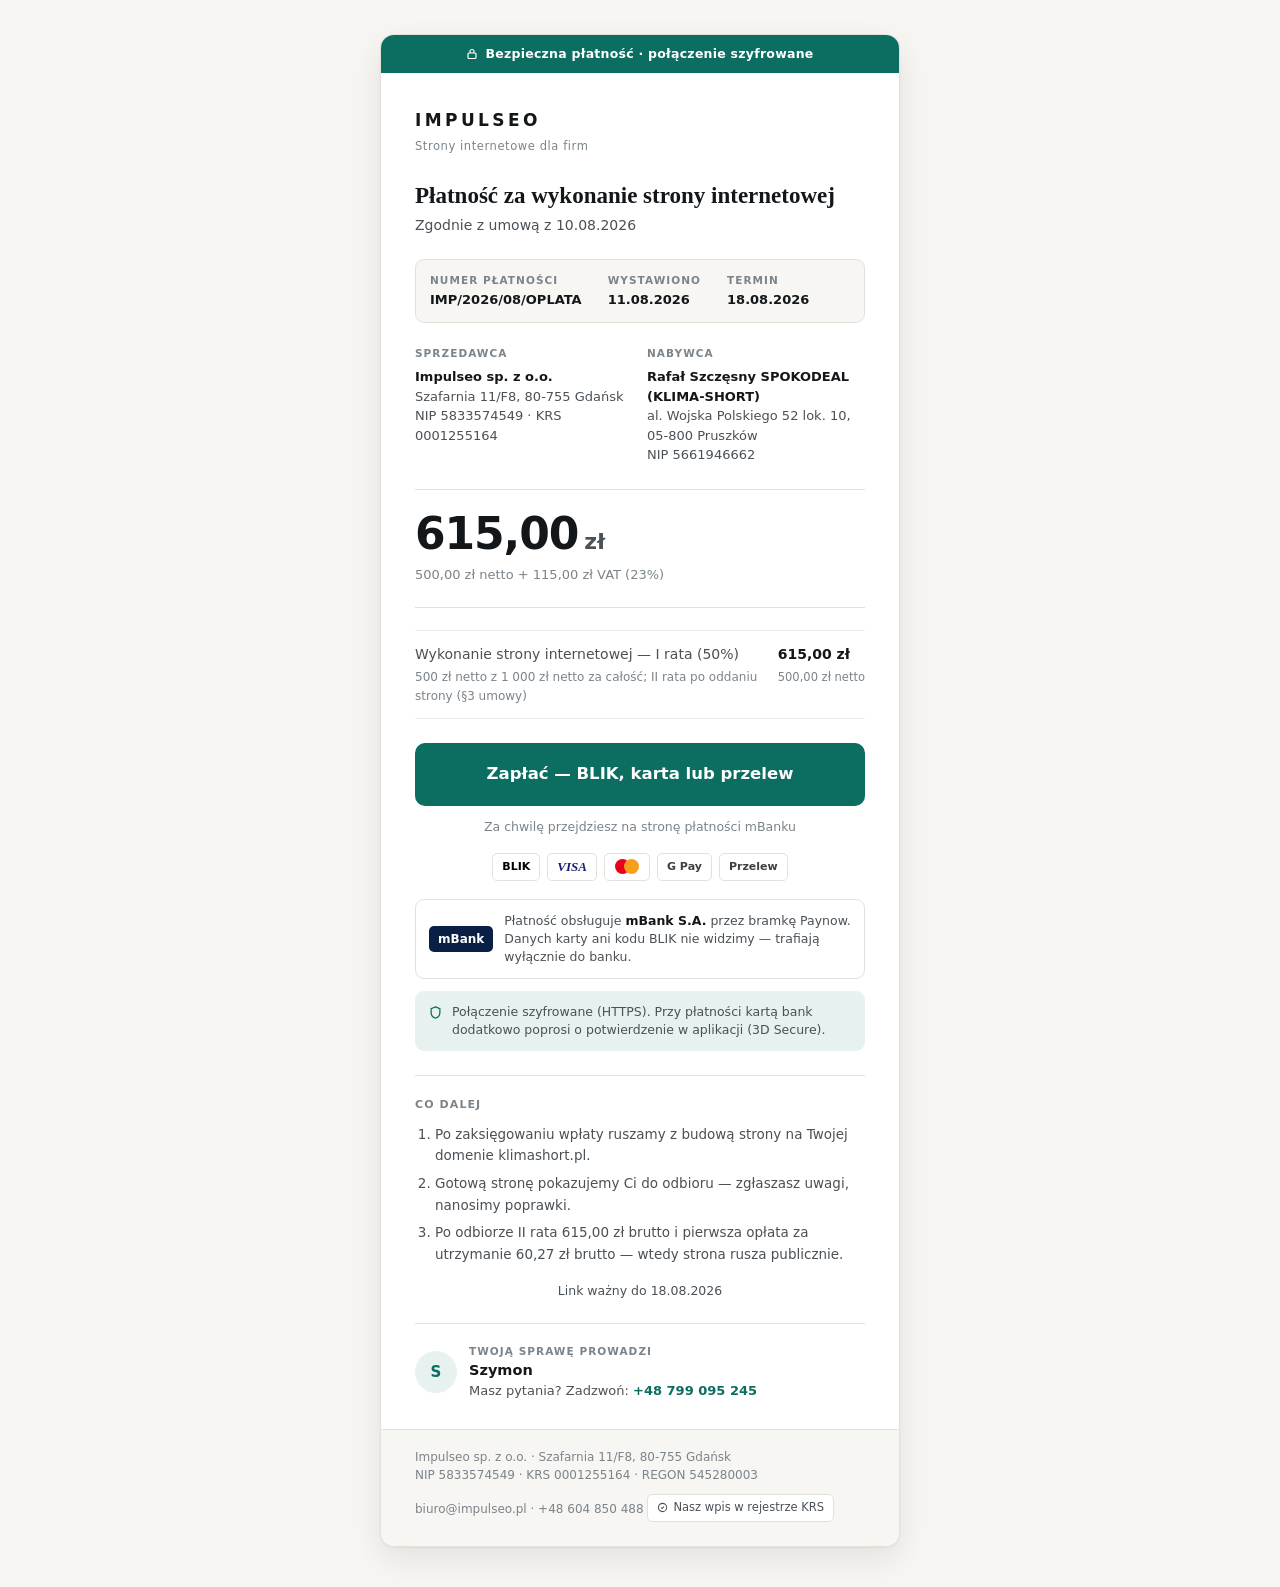
==== platnosc/oplata-45f4/index.html @ 375433bf "Strona platnosci: Rafał Szczęsny SPOKODEAL (KLIMA-SHORT) (615,00 zl)" ====
<!DOCTYPE html>
<html lang="pl">
<head>
<meta charset="utf-8" />
<meta name="viewport" content="width=device-width, initial-scale=1" />
<title>Płatność 615,00 zł — Rafał Szczęsny SPOKODEAL (KLIMA-SHORT) | Impulseo</title>
<meta name="robots" content="noindex, nofollow" />
<meta name="description" content="615,00 zł · płatność za wykonanie strony internetowej · BLIK, karta lub przelew" />

<meta property="og:type" content="website" />
<meta property="og:title" content="Płatność — Rafał Szczęsny SPOKODEAL (KLIMA-SHORT)" />
<meta property="og:description" content="615,00 zł · płatność za wykonanie strony internetowej · BLIK, karta lub przelew" />
<meta property="og:image" content="https://impulseo-pl.github.io/klima-short/platnosc/oplata-45f4/og.jpg" />
<meta property="og:image:width" content="1200" />
<meta property="og:image:height" content="630" />
<meta property="og:url" content="https://impulseo-pl.github.io/klima-short/platnosc/oplata-45f4/" />
<meta property="og:site_name" content="Impulseo" />
<meta name="twitter:card" content="summary_large_image" />

<link rel="icon" href="data:image/svg+xml,<svg xmlns='http://www.w3.org/2000/svg' viewBox='0 0 100 100'><text y='.9em' font-size='90'>%F0%9F%92%B3</text></svg>" />

<style>
  :root {
    --paper: #F7F6F3;
    --card: #FFFFFF;
    --ink: #14171A;
    --ink-2: #4A5157;
    --ink-3: #7B848B;
    --line: #E4E1DA;
    --line-2: #EFEDE7;
    --accent: #0B6E61;
    --accent-d: #095C51;
    --accent-soft: #E7F1EF;
    --shadow: 0 1px 2px rgba(20,24,28,.05), 0 12px 34px rgba(20,24,28,.09);
    --sans: -apple-system, BlinkMacSystemFont, "Segoe UI", Roboto, system-ui, sans-serif;
    --serif: ui-serif, "Iowan Old Style", "Palatino Linotype", Palatino, Georgia, serif;
  }

  * { box-sizing: border-box; }

  html { -webkit-text-size-adjust: 100%; }

  body {
    margin: 0;
    background: var(--paper);
    color: var(--ink);
    font-family: var(--sans);
    font-size: 16px;
    line-height: 1.6;
    -webkit-font-smoothing: antialiased;
  }

  .shell { max-width: 560px; margin: 0 auto; padding: clamp(14px, 3vw, 34px) clamp(12px, 3vw, 20px) 40px; }

  .card {
    background: var(--card);
    border: 1px solid var(--line);
    border-radius: 14px;
    box-shadow: var(--shadow);
    overflow: hidden;
  }

  .trustbar {
    display: flex; align-items: center; justify-content: center; gap: 7px;
    background: var(--accent); color: #fff;
    font-size: 12.5px; font-weight: 600; letter-spacing: .02em;
    padding: 9px 14px;
  }

  .body { padding: clamp(24px, 5vw, 34px) clamp(20px, 5vw, 34px) 28px; }

  .logo { font-size: 17px; font-weight: 700; letter-spacing: .2em; text-transform: uppercase; margin: 0 0 3px; }
  .logo-sub { font-size: 11.5px; letter-spacing: .05em; color: var(--ink-3); margin: 0 0 26px; }

  h1 {
    font-family: var(--serif);
    font-size: clamp(20px, 4.6vw, 23px);
    line-height: 1.25; font-weight: 600; margin: 0 0 4px;
    text-wrap: balance;
  }

  .sub { font-size: 14px; color: var(--ink-2); margin: 0 0 22px; }

  .meta {
    display: flex; flex-wrap: wrap; gap: 6px 26px;
    border: 1px solid var(--line); border-radius: 9px;
    padding: 12px 14px; margin-bottom: 22px; background: var(--paper);
  }
  .meta dt { margin: 0 0 1px; font-size: 10.5px; letter-spacing: .1em; text-transform: uppercase; color: var(--ink-3); font-weight: 650; }
  .meta dd { margin: 0; font-size: 13px; font-weight: 550; font-variant-numeric: tabular-nums; }

  .parties { display: grid; gap: 14px; margin-bottom: 24px; }
  @media (min-width: 440px) { .parties { grid-template-columns: 1fr 1fr; } }
  .party h2 { font-size: 10.5px; letter-spacing: .1em; text-transform: uppercase; color: var(--ink-3); margin: 0 0 5px; font-weight: 700; }
  .party p { margin: 0; font-size: 13px; line-height: 1.5; color: var(--ink-2); }
  .party strong { display: block; color: var(--ink); font-weight: 650; }

  .amount-box { border-top: 1px solid var(--line); border-bottom: 1px solid var(--line); padding: 22px 0; margin-bottom: 22px; }
  .amount { font-size: clamp(36px, 9vw, 44px); font-weight: 700; letter-spacing: -.025em; font-variant-numeric: tabular-nums; line-height: 1; margin: 0; }
  .amount .cur { font-size: .5em; font-weight: 600; color: var(--ink-2); margin-left: 6px; letter-spacing: 0; }
  .amount-split { font-size: 13px; color: var(--ink-3); margin: 9px 0 0; font-variant-numeric: tabular-nums; }

  .scope { margin: 0 0 24px; padding: 0; list-style: none; display: flex; flex-direction: column; gap: 8px; }
  .scope li { font-size: 14px; color: var(--ink-2); padding-left: 23px; position: relative; }
  .scope li::before {
    content: ""; position: absolute; left: 1px; top: 7px;
    width: 8px; height: 8px; border-radius: 50%; background: var(--accent);
  }

  /* pozycje z kwotami — rozbicie, za co dokładnie płaci */
  .lines { margin: 0 0 24px; border-top: 1px solid var(--line-2); }
  .line {
    display: flex; justify-content: space-between; gap: 16px;
    padding: 12px 0; border-bottom: 1px solid var(--line-2);
  }
  .line-name { font-size: 14px; color: var(--ink-2); }
  .line-name small { display: block; font-size: 12px; color: var(--ink-3); margin-top: 2px; }
  .line-val { font-size: 14px; font-weight: 620; white-space: nowrap; font-variant-numeric: tabular-nums; }
  .line-val small { display: block; font-size: 11.5px; font-weight: 500; color: var(--ink-3); text-align: right; margin-top: 2px; }

  .cta {
    display: block; width: 100%; text-align: center; text-decoration: none;
    background: var(--accent); color: #fff; border: none; border-radius: 10px;
    padding: 18px 20px; font-family: inherit; font-size: 16.5px; font-weight: 650;
    cursor: pointer; transition: filter .12s ease, transform .12s ease;
  }
  .cta:hover { filter: brightness(1.08); }
  .cta:active { transform: translateY(1px); }
  .cta:focus-visible { outline: 3px solid color-mix(in srgb, var(--accent) 45%, transparent); outline-offset: 3px; }

  .cta-note { text-align: center; font-size: 12.5px; color: var(--ink-3); margin: 11px 0 0; }

  .paylogos { display: flex; flex-wrap: wrap; align-items: center; justify-content: center; gap: 7px; margin-top: 16px; }
  .plogo {
    height: 28px; min-width: 46px; border: 1px solid var(--line); border-radius: 5px;
    background: #fff; display: grid; place-items: center; padding: 0 9px; flex: none;
  }
  .pl-blik { font: 700 11px/1 var(--sans); color: #000; }
  .pl-visa { font: italic 800 13px/1 Georgia, serif; color: #1A1F71; }
  .pl-mc { display: flex; align-items: center; }
  .pl-mc i { width: 15px; height: 15px; border-radius: 50%; display: block; }
  .pl-mc i:first-child { background: #EB001B; }
  .pl-mc i:last-child { background: #F79E1B; margin-left: -6px; }
  .pl-txt { font: 600 11px/1 var(--sans); color: #3C4043; }

  .gateway {
    display: flex; align-items: center; gap: 11px;
    border: 1px solid var(--line); border-radius: 9px;
    padding: 12px 13px; margin-top: 18px;
  }
  .gateway-mark { font: 800 12px/1 var(--sans); color: #fff; background: #0A1F44; border-radius: 5px; padding: 7px 9px; flex: none; }
  .gateway p { margin: 0; font-size: 12.5px; line-height: 1.45; color: var(--ink-2); }
  .gateway strong { color: var(--ink); }

  .secure {
    display: flex; gap: 9px; align-items: flex-start;
    background: var(--accent-soft); border-radius: 9px;
    padding: 12px 13px; margin-top: 12px;
    font-size: 12.5px; line-height: 1.45; color: var(--ink-2);
  }
  .secure svg { flex: none; margin-top: 2px; color: var(--accent); }

  .next {
    border-top: 1px solid var(--line); margin-top: 24px; padding-top: 20px;
  }
  .next h2 { font-size: 11px; letter-spacing: .1em; text-transform: uppercase; color: var(--ink-3); margin: 0 0 10px; font-weight: 700; }
  .next ol { margin: 0; padding-left: 20px; display: flex; flex-direction: column; gap: 6px; }
  .next li { font-size: 13.5px; color: var(--ink-2); }
  .next li strong { color: var(--ink); font-weight: 620; }

  .valid { font-size: 12.5px; color: var(--ink-2); margin: 16px 0 0; text-align: center; }

  .rep { display: flex; gap: 12px; align-items: center; border-top: 1px solid var(--line); margin-top: 22px; padding-top: 20px; }
  .rep-avatar { width: 42px; height: 42px; border-radius: 50%; background: var(--accent-soft); color: var(--accent); display: grid; place-items: center; font-weight: 700; font-size: 15px; flex: none; }
  .rep-body { min-width: 0; display: flex; flex-direction: column; gap: 1px; }
  .rep-label { font-size: 10.5px; letter-spacing: .1em; text-transform: uppercase; color: var(--ink-3); font-weight: 700; line-height: 1.5; }
  .rep-name { font-size: 14.5px; font-weight: 650; line-height: 1.35; }
  .rep-contact { font-size: 13px; color: var(--ink-2); line-height: 1.45; }
  .rep-contact a { color: var(--accent); text-decoration: none; font-weight: 600; }

  .foot {
    border-top: 1px solid var(--line); padding: 18px clamp(20px, 5vw, 34px) 24px;
    font-size: 12px; line-height: 1.55; color: var(--ink-3); background: var(--paper);
  }
  .foot a { color: var(--ink-2); }
  .krs {
    display: inline-flex; align-items: center; gap: 5px; margin-top: 9px;
    border: 1px solid var(--line); border-radius: 5px; padding: 4px 9px;
    font-size: 11.5px; text-decoration: none; color: var(--ink-2); background: var(--card);
  }
  .krs:hover { border-color: var(--accent); color: var(--accent); }

  /* ── akceptacja regulaminu i umowy (wersja z checkboxem) ── */
  .accept { border: 1px solid var(--line); border-radius: 11px; padding: 15px 16px 14px; margin-bottom: 18px; background: var(--card); }
  .accept h2 { font-size: 10.5px; letter-spacing: .1em; text-transform: uppercase; color: var(--ink-3); margin: 0 0 10px; font-weight: 700; }

  .docs { display: flex; flex-direction: column; gap: 8px; margin-bottom: 14px; }
  .doc {
    display: flex; align-items: center; gap: 9px; text-decoration: none;
    border: 1px solid var(--line); border-radius: 8px; padding: 10px 12px;
    background: var(--paper); color: var(--ink);
  }
  .doc:hover { border-color: var(--accent); }
  .doc svg { flex: none; color: var(--accent); }
  .doc-name { font-size: 13.5px; font-weight: 600; line-height: 1.35; }
  .doc-name small { display: block; font-size: 11.5px; font-weight: 500; color: var(--ink-3); margin-top: 1px; }

  .accept-row { display: flex; gap: 11px; align-items: flex-start; cursor: pointer; }
  /* dwa oświadczenia od 10.08.2026 — muszą być rozdzielone wzrokowo, żeby czytało
     się je jako dwie osobne decyzje, a nie jeden blok drobnego druku */
  .accept-row + .accept-row { margin-top: 11px; padding-top: 11px; border-top: 1px solid var(--line); }
  .accept-row input {
    flex: none; width: 22px; height: 22px; margin: 1px 0 0; accent-color: var(--accent); cursor: pointer;
  }
  .accept-row span { font-size: 11.8px; line-height: 1.55; color: var(--ink-3); }
  .req { color: #B3412B; font-weight: 700; margin-right: 3px; }
  .accept-note { margin: 9px 0 0 33px; font-size: 11px; color: var(--ink-3); }
  .accept-note .req { margin-right: 2px; }

  .cta[disabled] { background: #C9CFCE; cursor: not-allowed; filter: none; }
  .cta[disabled]:active { transform: none; }
  .cta-hint { text-align: center; font-size: 12.5px; color: #A8442F; margin: 9px 0 0; min-height: 1px; }

  /* ── proforma do pobrania (dla klientów, którzy wolą zwykły przelew) ── */
  .proforma {
    display: flex; align-items: center; gap: 10px; justify-content: center;
    margin-top: 16px; padding: 11px 13px;
    border: 1px dashed var(--line); border-radius: 9px;
    font-size: 13px; color: var(--ink-2); text-align: center; flex-wrap: wrap;
  }
  .proforma a { color: var(--accent); font-weight: 650; text-decoration: none; }
  .proforma a:hover { text-decoration: underline; }

  @media (prefers-reduced-motion: reduce) { * { transition: none !important; } }
</style>
</head>
<body>

<div class="shell">
  <div class="card">

    <div class="trustbar">
      <svg width="12" height="12" viewBox="0 0 24 24" fill="none" stroke="currentColor" stroke-width="2.4" aria-hidden="true">
        <rect x="4" y="10" width="16" height="11" rx="2" /><path d="M8 10V7a4 4 0 0 1 8 0v3" />
      </svg>
      Bezpieczna płatność &middot; połączenie szyfrowane
    </div>

    <div class="body">
      <p class="logo">Impulseo</p>
      <p class="logo-sub">Strony internetowe dla firm</p>

      <h1>Płatność za wykonanie strony internetowej</h1>
      <p class="sub">Zgodnie z umową z 10.08.2026</p>

      <dl class="meta">
        <div><dt>Numer płatności</dt><dd>IMP/2026/08/OPLATA</dd></div>
        <div><dt>Wystawiono</dt><dd>11.08.2026</dd></div>
        <div><dt>Termin</dt><dd>18.08.2026</dd></div>
      </dl>

      <div class="parties">
        <div class="party">
          <h2>Sprzedawca</h2>
          <p>
            <strong>Impulseo sp. z o.o.</strong>
            Szafarnia 11/F8, 80-755 Gdańsk<br />
            NIP 5833574549 &middot; KRS 0001255164
          </p>
        </div>
        <div class="party">
          <h2>Nabywca</h2>
          <p>
            <strong>Rafał Szczęsny SPOKODEAL (KLIMA-SHORT)</strong>
            al. Wojska Polskiego 52 lok. 10, 05-800 Pruszków<br />
            NIP 5661946662
          </p>
        </div>
      </div>

      <div class="amount-box">
        <p class="amount">615,00<span class="cur">zł</span></p>
        <p class="amount-split">500,00 zł netto + 115,00 zł VAT (23%)</p>
      </div>

      <div class="lines">
        <div class="line"><span class="line-name">Wykonanie strony internetowej — I rata (50%)<small>500 zł netto z 1 000 zł netto za całość; II rata po oddaniu strony (§3 umowy)</small></span><span class="line-val">615,00 zł<small>500,00 zł netto</small></span></div>
      </div>

      

      <a class="cta" href="https://paywall.paynow.pl/PZYR-KDI-KDP-DWI?token=eyJraWQiOiJhMDAyNjJjYS02NTU3LTRjOTktOGU0NC1kMTFlMTAxYjhhNTIiLCJ0eXAiOiJKV1QiLCJhbGciOiJIUzI1NiJ9.eyJzdWIiOiJQWllSLUtESS1LRFAtRFdJIiwiYXVkIjoicGF5d2FsbC5wYXlub3cucGwiLCJpc3MiOiJwYXlub3cucGwiLCJleHAiOjE3ODcwOTAzOTksImlhdCI6MTc4NjQ2Njg0MX0.9sqBtKvKrbAaYqtVlpL85f_dmsKEgh9jrLPzwRENWDo" rel="noopener">Zapłać &mdash; BLIK, karta lub przelew</a>
      <p class="cta-note">Za chwilę przejdziesz na stronę płatności mBanku</p>

      

      <div class="paylogos">
        <span class="plogo"><span class="pl-blik">BLIK</span></span>
        <span class="plogo"><span class="pl-visa">VISA</span></span>
        <span class="plogo"><span class="pl-mc"><i></i><i></i></span></span>
        <span class="plogo"><span class="pl-txt">G&nbsp;Pay</span></span>
        <span class="plogo"><span class="pl-txt">Przelew</span></span>
      </div>

      <div class="gateway">
        <span class="gateway-mark">mBank</span>
        <p>Płatność obsługuje <strong>mBank S.A.</strong> przez bramkę Paynow. Danych karty ani kodu BLIK nie widzimy &mdash; trafiają wyłącznie do banku.</p>
      </div>

      <div class="secure">
        <svg width="15" height="15" viewBox="0 0 24 24" fill="none" stroke="currentColor" stroke-width="2" aria-hidden="true">
          <path d="M12 3l7 3v6c0 4.5-3 8-7 9-4-1-7-4.5-7-9V6z" />
        </svg>
        <span>Połączenie szyfrowane (HTTPS). Przy płatności kartą bank dodatkowo poprosi o potwierdzenie w aplikacji (3D&nbsp;Secure).</span>
      </div>

      <div class="next">
        <h2>Co dalej</h2>
        <ol>
          <li>Po zaksięgowaniu wpłaty ruszamy z budową strony na Twojej domenie klimashort.pl.</li>
          <li>Gotową stronę pokazujemy Ci do odbioru — zgłaszasz uwagi, nanosimy poprawki.</li>
          <li>Po odbiorze II rata 615,00 zł brutto i pierwsza opłata za utrzymanie 60,27 zł brutto — wtedy strona rusza publicznie.</li>
        </ol>
      </div>

      <p class="valid">Link ważny do 18.08.2026</p>

      <div class="rep">
        <span class="rep-avatar">S</span>
        <span class="rep-body">
          <span class="rep-label">Twoją sprawę prowadzi</span>
          <span class="rep-name">Szymon</span>
          <span class="rep-contact">Masz pytania? Zadzwoń: <a href="tel:+48799095245">+48 799 095 245</a></span>
        </span>
      </div>
    </div>

    <div class="foot">
      Impulseo sp. z o.o. &middot; Szafarnia 11/F8, 80-755 Gdańsk<br />
      NIP 5833574549 &middot; KRS 0001255164 &middot; REGON 545280003<br />
      biuro@impulseo.pl &middot; +48 604 850 488
      <a class="krs" href="https://wyszukiwarka-krs.ms.gov.pl/dane-szczegolowe-podmiotu;numerKRS=TTfETKDIxKsnfQK047mvwQ%3D%3D;typ=P" target="_blank" rel="noopener">
        <svg width="11" height="11" viewBox="0 0 24 24" fill="none" stroke="currentColor" stroke-width="2.2" aria-hidden="true">
          <path d="M9 12l2 2 4-4" /><circle cx="12" cy="12" r="9" />
        </svg>
        Nasz wpis w rejestrze KRS
      </a>
    </div>

  </div>
</div>

</body>
</html>
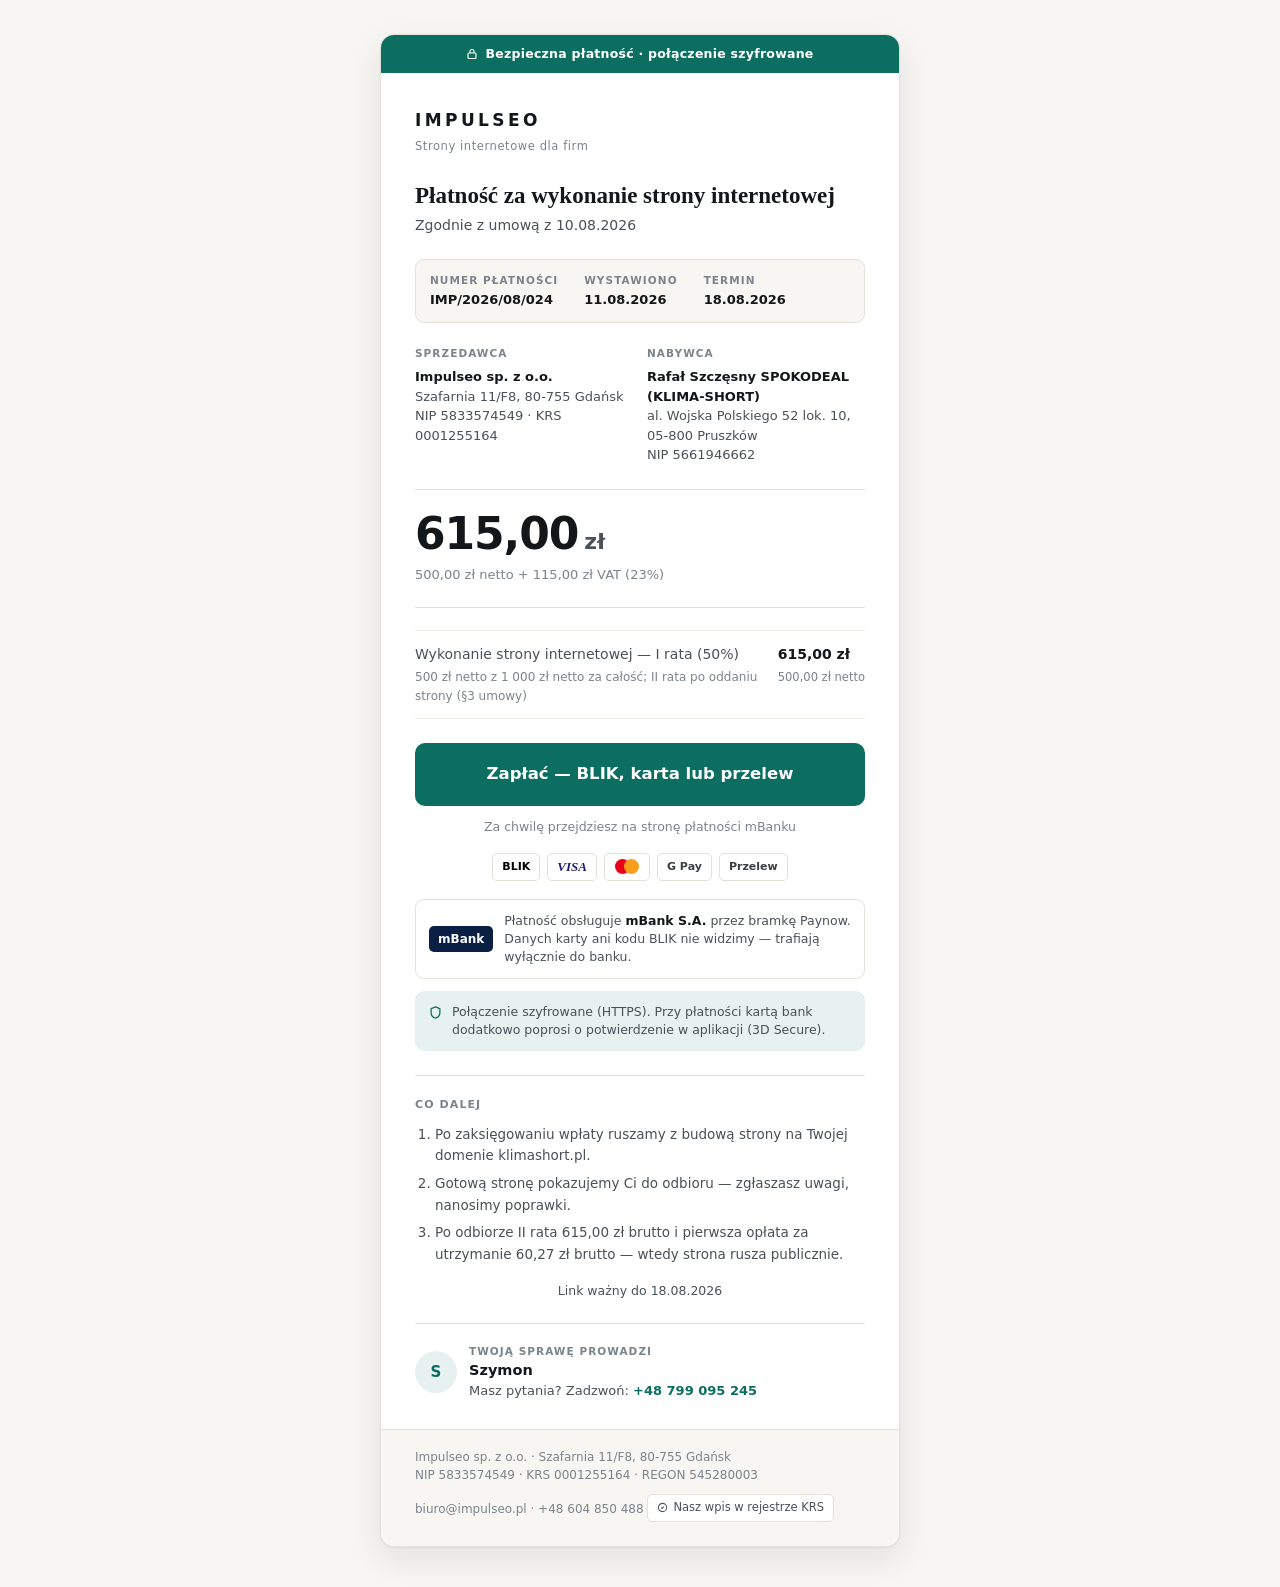
==== commit 2cca1ad7: "platnosc: stare adresy przekierowuja na oplata-c224 (615,00 zl, IMP/2026/08/024)" ====
--- a/platnosc/oplata-45f4/index.html
+++ b/platnosc/oplata-45f4/index.html
@@ -1,354 +1,11 @@
-<!DOCTYPE html>
-<html lang="pl">
-<head>
-<meta charset="utf-8" />
-<meta name="viewport" content="width=device-width, initial-scale=1" />
-<title>Płatność 615,00 zł — Rafał Szczęsny SPOKODEAL (KLIMA-SHORT) | Impulseo</title>
-<meta name="robots" content="noindex, nofollow" />
-<meta name="description" content="615,00 zł · płatność za wykonanie strony internetowej · BLIK, karta lub przelew" />
-
-<meta property="og:type" content="website" />
-<meta property="og:title" content="Płatność — Rafał Szczęsny SPOKODEAL (KLIMA-SHORT)" />
-<meta property="og:description" content="615,00 zł · płatność za wykonanie strony internetowej · BLIK, karta lub przelew" />
-<meta property="og:image" content="https://impulseo-pl.github.io/klima-short/platnosc/oplata-45f4/og.jpg" />
-<meta property="og:image:width" content="1200" />
-<meta property="og:image:height" content="630" />
-<meta property="og:url" content="https://impulseo-pl.github.io/klima-short/platnosc/oplata-45f4/" />
-<meta property="og:site_name" content="Impulseo" />
-<meta name="twitter:card" content="summary_large_image" />
-
-<link rel="icon" href="data:image/svg+xml,<svg xmlns='http://www.w3.org/2000/svg' viewBox='0 0 100 100'><text y='.9em' font-size='90'>%F0%9F%92%B3</text></svg>" />
-
-<style>
-  :root {
-    --paper: #F7F6F3;
-    --card: #FFFFFF;
-    --ink: #14171A;
-    --ink-2: #4A5157;
-    --ink-3: #7B848B;
-    --line: #E4E1DA;
-    --line-2: #EFEDE7;
-    --accent: #0B6E61;
-    --accent-d: #095C51;
-    --accent-soft: #E7F1EF;
-    --shadow: 0 1px 2px rgba(20,24,28,.05), 0 12px 34px rgba(20,24,28,.09);
-    --sans: -apple-system, BlinkMacSystemFont, "Segoe UI", Roboto, system-ui, sans-serif;
-    --serif: ui-serif, "Iowan Old Style", "Palatino Linotype", Palatino, Georgia, serif;
-  }
-
-  * { box-sizing: border-box; }
-
-  html { -webkit-text-size-adjust: 100%; }
-
-  body {
-    margin: 0;
-    background: var(--paper);
-    color: var(--ink);
-    font-family: var(--sans);
-    font-size: 16px;
-    line-height: 1.6;
-    -webkit-font-smoothing: antialiased;
-  }
-
-  .shell { max-width: 560px; margin: 0 auto; padding: clamp(14px, 3vw, 34px) clamp(12px, 3vw, 20px) 40px; }
-
-  .card {
-    background: var(--card);
-    border: 1px solid var(--line);
-    border-radius: 14px;
-    box-shadow: var(--shadow);
-    overflow: hidden;
-  }
-
-  .trustbar {
-    display: flex; align-items: center; justify-content: center; gap: 7px;
-    background: var(--accent); color: #fff;
-    font-size: 12.5px; font-weight: 600; letter-spacing: .02em;
-    padding: 9px 14px;
-  }
-
-  .body { padding: clamp(24px, 5vw, 34px) clamp(20px, 5vw, 34px) 28px; }
-
-  .logo { font-size: 17px; font-weight: 700; letter-spacing: .2em; text-transform: uppercase; margin: 0 0 3px; }
-  .logo-sub { font-size: 11.5px; letter-spacing: .05em; color: var(--ink-3); margin: 0 0 26px; }
-
-  h1 {
-    font-family: var(--serif);
-    font-size: clamp(20px, 4.6vw, 23px);
-    line-height: 1.25; font-weight: 600; margin: 0 0 4px;
-    text-wrap: balance;
-  }
-
-  .sub { font-size: 14px; color: var(--ink-2); margin: 0 0 22px; }
-
-  .meta {
-    display: flex; flex-wrap: wrap; gap: 6px 26px;
-    border: 1px solid var(--line); border-radius: 9px;
-    padding: 12px 14px; margin-bottom: 22px; background: var(--paper);
-  }
-  .meta dt { margin: 0 0 1px; font-size: 10.5px; letter-spacing: .1em; text-transform: uppercase; color: var(--ink-3); font-weight: 650; }
-  .meta dd { margin: 0; font-size: 13px; font-weight: 550; font-variant-numeric: tabular-nums; }
-
-  .parties { display: grid; gap: 14px; margin-bottom: 24px; }
-  @media (min-width: 440px) { .parties { grid-template-columns: 1fr 1fr; } }
-  .party h2 { font-size: 10.5px; letter-spacing: .1em; text-transform: uppercase; color: var(--ink-3); margin: 0 0 5px; font-weight: 700; }
-  .party p { margin: 0; font-size: 13px; line-height: 1.5; color: var(--ink-2); }
-  .party strong { display: block; color: var(--ink); font-weight: 650; }
-
-  .amount-box { border-top: 1px solid var(--line); border-bottom: 1px solid var(--line); padding: 22px 0; margin-bottom: 22px; }
-  .amount { font-size: clamp(36px, 9vw, 44px); font-weight: 700; letter-spacing: -.025em; font-variant-numeric: tabular-nums; line-height: 1; margin: 0; }
-  .amount .cur { font-size: .5em; font-weight: 600; color: var(--ink-2); margin-left: 6px; letter-spacing: 0; }
-  .amount-split { font-size: 13px; color: var(--ink-3); margin: 9px 0 0; font-variant-numeric: tabular-nums; }
-
-  .scope { margin: 0 0 24px; padding: 0; list-style: none; display: flex; flex-direction: column; gap: 8px; }
-  .scope li { font-size: 14px; color: var(--ink-2); padding-left: 23px; position: relative; }
-  .scope li::before {
-    content: ""; position: absolute; left: 1px; top: 7px;
-    width: 8px; height: 8px; border-radius: 50%; background: var(--accent);
-  }
-
-  /* pozycje z kwotami — rozbicie, za co dokładnie płaci */
-  .lines { margin: 0 0 24px; border-top: 1px solid var(--line-2); }
-  .line {
-    display: flex; justify-content: space-between; gap: 16px;
-    padding: 12px 0; border-bottom: 1px solid var(--line-2);
-  }
-  .line-name { font-size: 14px; color: var(--ink-2); }
-  .line-name small { display: block; font-size: 12px; color: var(--ink-3); margin-top: 2px; }
-  .line-val { font-size: 14px; font-weight: 620; white-space: nowrap; font-variant-numeric: tabular-nums; }
-  .line-val small { display: block; font-size: 11.5px; font-weight: 500; color: var(--ink-3); text-align: right; margin-top: 2px; }
-
-  .cta {
-    display: block; width: 100%; text-align: center; text-decoration: none;
-    background: var(--accent); color: #fff; border: none; border-radius: 10px;
-    padding: 18px 20px; font-family: inherit; font-size: 16.5px; font-weight: 650;
-    cursor: pointer; transition: filter .12s ease, transform .12s ease;
-  }
-  .cta:hover { filter: brightness(1.08); }
-  .cta:active { transform: translateY(1px); }
-  .cta:focus-visible { outline: 3px solid color-mix(in srgb, var(--accent) 45%, transparent); outline-offset: 3px; }
-
-  .cta-note { text-align: center; font-size: 12.5px; color: var(--ink-3); margin: 11px 0 0; }
-
-  .paylogos { display: flex; flex-wrap: wrap; align-items: center; justify-content: center; gap: 7px; margin-top: 16px; }
-  .plogo {
-    height: 28px; min-width: 46px; border: 1px solid var(--line); border-radius: 5px;
-    background: #fff; display: grid; place-items: center; padding: 0 9px; flex: none;
-  }
-  .pl-blik { font: 700 11px/1 var(--sans); color: #000; }
-  .pl-visa { font: italic 800 13px/1 Georgia, serif; color: #1A1F71; }
-  .pl-mc { display: flex; align-items: center; }
-  .pl-mc i { width: 15px; height: 15px; border-radius: 50%; display: block; }
-  .pl-mc i:first-child { background: #EB001B; }
-  .pl-mc i:last-child { background: #F79E1B; margin-left: -6px; }
-  .pl-txt { font: 600 11px/1 var(--sans); color: #3C4043; }
-
-  .gateway {
-    display: flex; align-items: center; gap: 11px;
-    border: 1px solid var(--line); border-radius: 9px;
-    padding: 12px 13px; margin-top: 18px;
-  }
-  .gateway-mark { font: 800 12px/1 var(--sans); color: #fff; background: #0A1F44; border-radius: 5px; padding: 7px 9px; flex: none; }
-  .gateway p { margin: 0; font-size: 12.5px; line-height: 1.45; color: var(--ink-2); }
-  .gateway strong { color: var(--ink); }
-
-  .secure {
-    display: flex; gap: 9px; align-items: flex-start;
-    background: var(--accent-soft); border-radius: 9px;
-    padding: 12px 13px; margin-top: 12px;
-    font-size: 12.5px; line-height: 1.45; color: var(--ink-2);
-  }
-  .secure svg { flex: none; margin-top: 2px; color: var(--accent); }
-
-  .next {
-    border-top: 1px solid var(--line); margin-top: 24px; padding-top: 20px;
-  }
-  .next h2 { font-size: 11px; letter-spacing: .1em; text-transform: uppercase; color: var(--ink-3); margin: 0 0 10px; font-weight: 700; }
-  .next ol { margin: 0; padding-left: 20px; display: flex; flex-direction: column; gap: 6px; }
-  .next li { font-size: 13.5px; color: var(--ink-2); }
-  .next li strong { color: var(--ink); font-weight: 620; }
-
-  .valid { font-size: 12.5px; color: var(--ink-2); margin: 16px 0 0; text-align: center; }
-
-  .rep { display: flex; gap: 12px; align-items: center; border-top: 1px solid var(--line); margin-top: 22px; padding-top: 20px; }
-  .rep-avatar { width: 42px; height: 42px; border-radius: 50%; background: var(--accent-soft); color: var(--accent); display: grid; place-items: center; font-weight: 700; font-size: 15px; flex: none; }
-  .rep-body { min-width: 0; display: flex; flex-direction: column; gap: 1px; }
-  .rep-label { font-size: 10.5px; letter-spacing: .1em; text-transform: uppercase; color: var(--ink-3); font-weight: 700; line-height: 1.5; }
-  .rep-name { font-size: 14.5px; font-weight: 650; line-height: 1.35; }
-  .rep-contact { font-size: 13px; color: var(--ink-2); line-height: 1.45; }
-  .rep-contact a { color: var(--accent); text-decoration: none; font-weight: 600; }
-
-  .foot {
-    border-top: 1px solid var(--line); padding: 18px clamp(20px, 5vw, 34px) 24px;
-    font-size: 12px; line-height: 1.55; color: var(--ink-3); background: var(--paper);
-  }
-  .foot a { color: var(--ink-2); }
-  .krs {
-    display: inline-flex; align-items: center; gap: 5px; margin-top: 9px;
-    border: 1px solid var(--line); border-radius: 5px; padding: 4px 9px;
-    font-size: 11.5px; text-decoration: none; color: var(--ink-2); background: var(--card);
-  }
-  .krs:hover { border-color: var(--accent); color: var(--accent); }
-
-  /* ── akceptacja regulaminu i umowy (wersja z checkboxem) ── */
-  .accept { border: 1px solid var(--line); border-radius: 11px; padding: 15px 16px 14px; margin-bottom: 18px; background: var(--card); }
-  .accept h2 { font-size: 10.5px; letter-spacing: .1em; text-transform: uppercase; color: var(--ink-3); margin: 0 0 10px; font-weight: 700; }
-
-  .docs { display: flex; flex-direction: column; gap: 8px; margin-bottom: 14px; }
-  .doc {
-    display: flex; align-items: center; gap: 9px; text-decoration: none;
-    border: 1px solid var(--line); border-radius: 8px; padding: 10px 12px;
-    background: var(--paper); color: var(--ink);
-  }
-  .doc:hover { border-color: var(--accent); }
-  .doc svg { flex: none; color: var(--accent); }
-  .doc-name { font-size: 13.5px; font-weight: 600; line-height: 1.35; }
-  .doc-name small { display: block; font-size: 11.5px; font-weight: 500; color: var(--ink-3); margin-top: 1px; }
-
-  .accept-row { display: flex; gap: 11px; align-items: flex-start; cursor: pointer; }
-  /* dwa oświadczenia od 10.08.2026 — muszą być rozdzielone wzrokowo, żeby czytało
-     się je jako dwie osobne decyzje, a nie jeden blok drobnego druku */
-  .accept-row + .accept-row { margin-top: 11px; padding-top: 11px; border-top: 1px solid var(--line); }
-  .accept-row input {
-    flex: none; width: 22px; height: 22px; margin: 1px 0 0; accent-color: var(--accent); cursor: pointer;
-  }
-  .accept-row span { font-size: 11.8px; line-height: 1.55; color: var(--ink-3); }
-  .req { color: #B3412B; font-weight: 700; margin-right: 3px; }
-  .accept-note { margin: 9px 0 0 33px; font-size: 11px; color: var(--ink-3); }
-  .accept-note .req { margin-right: 2px; }
-
-  .cta[disabled] { background: #C9CFCE; cursor: not-allowed; filter: none; }
-  .cta[disabled]:active { transform: none; }
-  .cta-hint { text-align: center; font-size: 12.5px; color: #A8442F; margin: 9px 0 0; min-height: 1px; }
-
-  /* ── proforma do pobrania (dla klientów, którzy wolą zwykły przelew) ── */
-  .proforma {
-    display: flex; align-items: center; gap: 10px; justify-content: center;
-    margin-top: 16px; padding: 11px 13px;
-    border: 1px dashed var(--line); border-radius: 9px;
-    font-size: 13px; color: var(--ink-2); text-align: center; flex-wrap: wrap;
-  }
-  .proforma a { color: var(--accent); font-weight: 650; text-decoration: none; }
-  .proforma a:hover { text-decoration: underline; }
-
-  @media (prefers-reduced-motion: reduce) { * { transition: none !important; } }
-</style>
-</head>
-<body>
-
-<div class="shell">
-  <div class="card">
-
-    <div class="trustbar">
-      <svg width="12" height="12" viewBox="0 0 24 24" fill="none" stroke="currentColor" stroke-width="2.4" aria-hidden="true">
-        <rect x="4" y="10" width="16" height="11" rx="2" /><path d="M8 10V7a4 4 0 0 1 8 0v3" />
-      </svg>
-      Bezpieczna płatność &middot; połączenie szyfrowane
-    </div>
-
-    <div class="body">
-      <p class="logo">Impulseo</p>
-      <p class="logo-sub">Strony internetowe dla firm</p>
-
-      <h1>Płatność za wykonanie strony internetowej</h1>
-      <p class="sub">Zgodnie z umową z 10.08.2026</p>
-
-      <dl class="meta">
-        <div><dt>Numer płatności</dt><dd>IMP/2026/08/OPLATA</dd></div>
-        <div><dt>Wystawiono</dt><dd>11.08.2026</dd></div>
-        <div><dt>Termin</dt><dd>18.08.2026</dd></div>
-      </dl>
-
-      <div class="parties">
-        <div class="party">
-          <h2>Sprzedawca</h2>
-          <p>
-            <strong>Impulseo sp. z o.o.</strong>
-            Szafarnia 11/F8, 80-755 Gdańsk<br />
-            NIP 5833574549 &middot; KRS 0001255164
-          </p>
-        </div>
-        <div class="party">
-          <h2>Nabywca</h2>
-          <p>
-            <strong>Rafał Szczęsny SPOKODEAL (KLIMA-SHORT)</strong>
-            al. Wojska Polskiego 52 lok. 10, 05-800 Pruszków<br />
-            NIP 5661946662
-          </p>
-        </div>
-      </div>
-
-      <div class="amount-box">
-        <p class="amount">615,00<span class="cur">zł</span></p>
-        <p class="amount-split">500,00 zł netto + 115,00 zł VAT (23%)</p>
-      </div>
-
-      <div class="lines">
-        <div class="line"><span class="line-name">Wykonanie strony internetowej — I rata (50%)<small>500 zł netto z 1 000 zł netto za całość; II rata po oddaniu strony (§3 umowy)</small></span><span class="line-val">615,00 zł<small>500,00 zł netto</small></span></div>
-      </div>
-
-      
-
-      <a class="cta" href="https://paywall.paynow.pl/PZYR-KDI-KDP-DWI?token=eyJraWQiOiJhMDAyNjJjYS02NTU3LTRjOTktOGU0NC1kMTFlMTAxYjhhNTIiLCJ0eXAiOiJKV1QiLCJhbGciOiJIUzI1NiJ9.eyJzdWIiOiJQWllSLUtESS1LRFAtRFdJIiwiYXVkIjoicGF5d2FsbC5wYXlub3cucGwiLCJpc3MiOiJwYXlub3cucGwiLCJleHAiOjE3ODcwOTAzOTksImlhdCI6MTc4NjQ2Njg0MX0.9sqBtKvKrbAaYqtVlpL85f_dmsKEgh9jrLPzwRENWDo" rel="noopener">Zapłać &mdash; BLIK, karta lub przelew</a>
-      <p class="cta-note">Za chwilę przejdziesz na stronę płatności mBanku</p>
-
-      
-
-      <div class="paylogos">
-        <span class="plogo"><span class="pl-blik">BLIK</span></span>
-        <span class="plogo"><span class="pl-visa">VISA</span></span>
-        <span class="plogo"><span class="pl-mc"><i></i><i></i></span></span>
-        <span class="plogo"><span class="pl-txt">G&nbsp;Pay</span></span>
-        <span class="plogo"><span class="pl-txt">Przelew</span></span>
-      </div>
-
-      <div class="gateway">
-        <span class="gateway-mark">mBank</span>
-        <p>Płatność obsługuje <strong>mBank S.A.</strong> przez bramkę Paynow. Danych karty ani kodu BLIK nie widzimy &mdash; trafiają wyłącznie do banku.</p>
-      </div>
-
-      <div class="secure">
-        <svg width="15" height="15" viewBox="0 0 24 24" fill="none" stroke="currentColor" stroke-width="2" aria-hidden="true">
-          <path d="M12 3l7 3v6c0 4.5-3 8-7 9-4-1-7-4.5-7-9V6z" />
-        </svg>
-        <span>Połączenie szyfrowane (HTTPS). Przy płatności kartą bank dodatkowo poprosi o potwierdzenie w aplikacji (3D&nbsp;Secure).</span>
-      </div>
-
-      <div class="next">
-        <h2>Co dalej</h2>
-        <ol>
-          <li>Po zaksięgowaniu wpłaty ruszamy z budową strony na Twojej domenie klimashort.pl.</li>
-          <li>Gotową stronę pokazujemy Ci do odbioru — zgłaszasz uwagi, nanosimy poprawki.</li>
-          <li>Po odbiorze II rata 615,00 zł brutto i pierwsza opłata za utrzymanie 60,27 zł brutto — wtedy strona rusza publicznie.</li>
-        </ol>
-      </div>
-
-      <p class="valid">Link ważny do 18.08.2026</p>
-
-      <div class="rep">
-        <span class="rep-avatar">S</span>
-        <span class="rep-body">
-          <span class="rep-label">Twoją sprawę prowadzi</span>
-          <span class="rep-name">Szymon</span>
-          <span class="rep-contact">Masz pytania? Zadzwoń: <a href="tel:+48799095245">+48 799 095 245</a></span>
-        </span>
-      </div>
-    </div>
-
-    <div class="foot">
-      Impulseo sp. z o.o. &middot; Szafarnia 11/F8, 80-755 Gdańsk<br />
-      NIP 5833574549 &middot; KRS 0001255164 &middot; REGON 545280003<br />
-      biuro@impulseo.pl &middot; +48 604 850 488
-      <a class="krs" href="https://wyszukiwarka-krs.ms.gov.pl/dane-szczegolowe-podmiotu;numerKRS=TTfETKDIxKsnfQK047mvwQ%3D%3D;typ=P" target="_blank" rel="noopener">
-        <svg width="11" height="11" viewBox="0 0 24 24" fill="none" stroke="currentColor" stroke-width="2.2" aria-hidden="true">
-          <path d="M9 12l2 2 4-4" /><circle cx="12" cy="12" r="9" />
-        </svg>
-        Nasz wpis w rejestrze KRS
-      </a>
-    </div>
-
-  </div>
-</div>
-
-</body>
-</html>
+<!doctype html>
+<html lang="pl"><head><meta charset="utf-8">
+<title>Płatność — Impulseo</title>
+<meta name="robots" content="noindex">
+<meta http-equiv="refresh" content="0; url=../oplata-c224/">
+<link rel="canonical" href="https://impulseo-pl.github.io/klima-short/platnosc/oplata-c224/">
+</head><body style="font-family:system-ui;padding:40px;text-align:center">
+<p>Przenosimy na aktualną stronę płatności…</p>
+<p><a href="../oplata-c224/">Kliknij, jeśli nie przeniosło automatycznie</a></p>
+<script>location.replace('../oplata-c224/');</script>
+</body></html>
